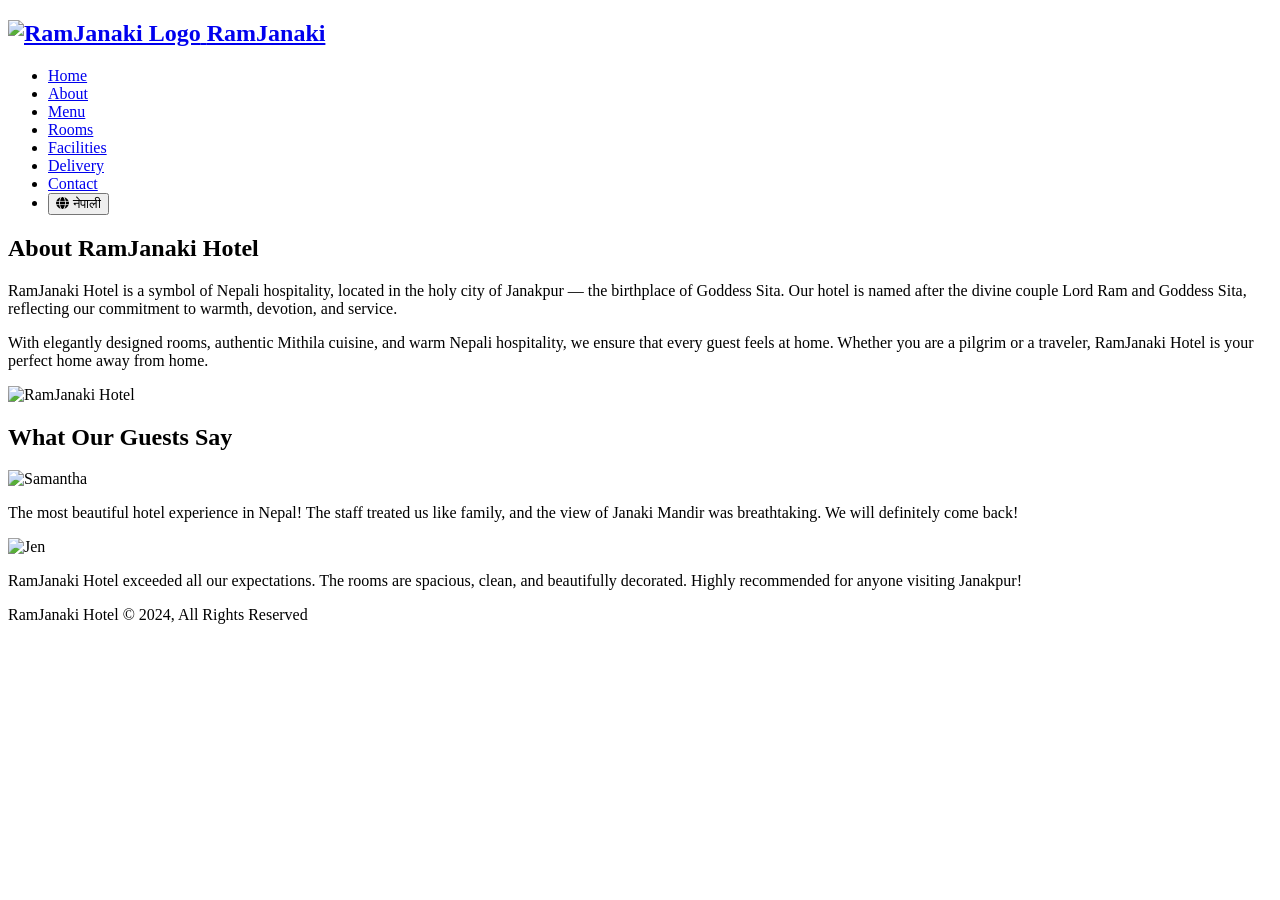
==== about.html @ 249f5224 "Create about.html" ====
<!DOCTYPE html>
<html lang="en">
<head>
  <meta charset="UTF-8">
  <meta name="viewport" content="width=device-width, initial-scale=1.0">
  <meta name="description" content="About RamJanaki Hotel - The most extraordinary hotel in Janakpur, Nepal">
  <meta name="keywords" content="hotel,janakpur hotel,nepal hotel,ramjanaki hotel">
  <link rel="icon" type="image/svg+xml" href="img/logo.svg">
  <link rel="stylesheet" href="https://use.fontawesome.com/releases/v5.6.1/css/all.css" integrity="sha384-gfdkjb5BdAXd+lj+gudLWI+BXq4IuLW5IT+brZEZsLFm++aCMlF1V92rMkPaX4PP" crossorigin="anonymous">
  <link rel="stylesheet" href="css/style.css">
  <title>RamJanaki Hotel | About</title>
</head>
<body>
  <header>
    <nav id="navbar">
      <div class="container">
        <h1 class="logo">
          <a href="index.html">
            <img src="img/logo.svg" alt="RamJanaki Logo" class="logo-img">
            <span>RamJanaki</span>
          </a>
        </h1>
        <ul>
          <li><a href="index.html" data-en="Home" data-np="गृहपृष्ठ">Home</a></li>
          <li><a class="current" href="about.html" data-en="About" data-np="हाम्रोबारे">About</a></li>
          <li><a href="menu.html" data-en="Menu" data-np="मेनु">Menu</a></li>
          <li><a href="rooms.html" data-en="Rooms" data-np="कोठा">Rooms</a></li>
          <li><a href="facilities.html" data-en="Facilities" data-np="सुविधा">Facilities</a></li>
          <li><a href="delivery.html" data-en="Delivery" data-np="डेलिभरी">Delivery</a></li>
          <li><a href="contact.html" data-en="Contact" data-np="सम्पर्क">Contact</a></li>
          <li><button class="lang-btn" onclick="toggleLanguage()"><i class="fas fa-globe"></i> <span id="lang-label">नेपाली</span></button></li>
        </ul>
      </div>
    </nav>
  </header>

  <section id="about-info" class="bg-light py-3">
    <div class="container">
      <div class="info-left">
        <h1 class="l-heading"><span class="text-primary" data-en="About" data-np="बारेमा">About</span> <span data-en="RamJanaki Hotel" data-np="रामजानकी होटल">RamJanaki Hotel</span></h1>
        <p data-en="RamJanaki Hotel is a symbol of Nepali hospitality, located in the holy city of Janakpur — the birthplace of Goddess Sita. Our hotel is named after the divine couple Lord Ram and Goddess Sita, reflecting our commitment to warmth, devotion, and service." data-np="रामजानकी होटल नेपाली आतिथ्यताको प्रतीक हो, जो पवित्र शहर जनकपुरमा अवस्थित छ — देवी सीताको जन्मस्थल।">RamJanaki Hotel is a symbol of Nepali hospitality, located in the holy city of Janakpur — the birthplace of Goddess Sita. Our hotel is named after the divine couple Lord Ram and Goddess Sita, reflecting our commitment to warmth, devotion, and service.</p>
        <p data-en="With elegantly designed rooms, authentic Mithila cuisine, and warm Nepali hospitality, we ensure that every guest feels at home. Whether you are a pilgrim or a traveler, RamJanaki Hotel is your perfect home away from home." data-np="सुरुचिपूर्ण कोठा, प्रामाणिक मैथिली व्यञ्जन, र न्यानो नेपाली आतिथ्यताका साथ, हामी सुनिश्चित गर्छौं कि प्रत्येक पाहुना घरमै महसुस गर्छ।">With elegantly designed rooms, authentic Mithila cuisine, and warm Nepali hospitality, we ensure that every guest feels at home. Whether you are a pilgrim or a traveler, RamJanaki Hotel is your perfect home away from home.</p>
      </div>
      <div class="info-right">
        <img src="img/photo-2.jpg" alt="RamJanaki Hotel">
      </div>
    </div>
  </section>

  <div class="clr"></div>

  <section id="testimonials" class="py-3">
    <div class="container">
      <h2 class="l-heading" data-en="What Our Guests Say" data-np="हाम्रा पाहुनाहरू के भन्छन्">What Our Guests Say</h2>
      <div class="testimonial bg-primary">
        <img src="img/person-1.jpg" alt="Samantha">
        <p data-en="The most beautiful hotel experience in Nepal! The staff treated us like family, and the view of Janaki Mandir was breathtaking. We will definitely come back!" data-np="नेपालमा सबैभन्दा सुन्दर होटल अनुभव! कर्मचारीहरूले हामीलाई परिवार जस्तै व्यवहार गरे। हामी निश्चित रूपमा फेरि आउनेछौं!">The most beautiful hotel experience in Nepal! The staff treated us like family, and the view of Janaki Mandir was breathtaking. We will definitely come back!</p>
      </div>
      <div class="testimonial bg-primary">
        <img src="img/person-2.jpg" alt="Jen">
        <p data-en="RamJanaki Hotel exceeded all our expectations. The rooms are spacious, clean, and beautifully decorated. Highly recommended for anyone visiting Janakpur!" data-np="रामजानकी होटलले हाम्रा सबै अपेक्षाहरू पार गर्‍यो। जनकपुर भ्रमण गर्ने जो कोहीको लागि अत्यधिक सिफारिस गरिन्छ!">RamJanaki Hotel exceeded all our expectations. The rooms are spacious, clean, and beautifully decorated. Highly recommended for anyone visiting Janakpur!</p>
      </div>
    </div>
  </section>

  <footer id="main-footer">
    <p data-en="RamJanaki Hotel © 2024, All Rights Reserved" data-np="रामजानकी होटल © २०२४, सर्वाधिकार सुरक्षित">RamJanaki Hotel &copy; 2024, All Rights Reserved</p>
  </footer>

  <script src="js/language.js"></script>
</body>
</html>
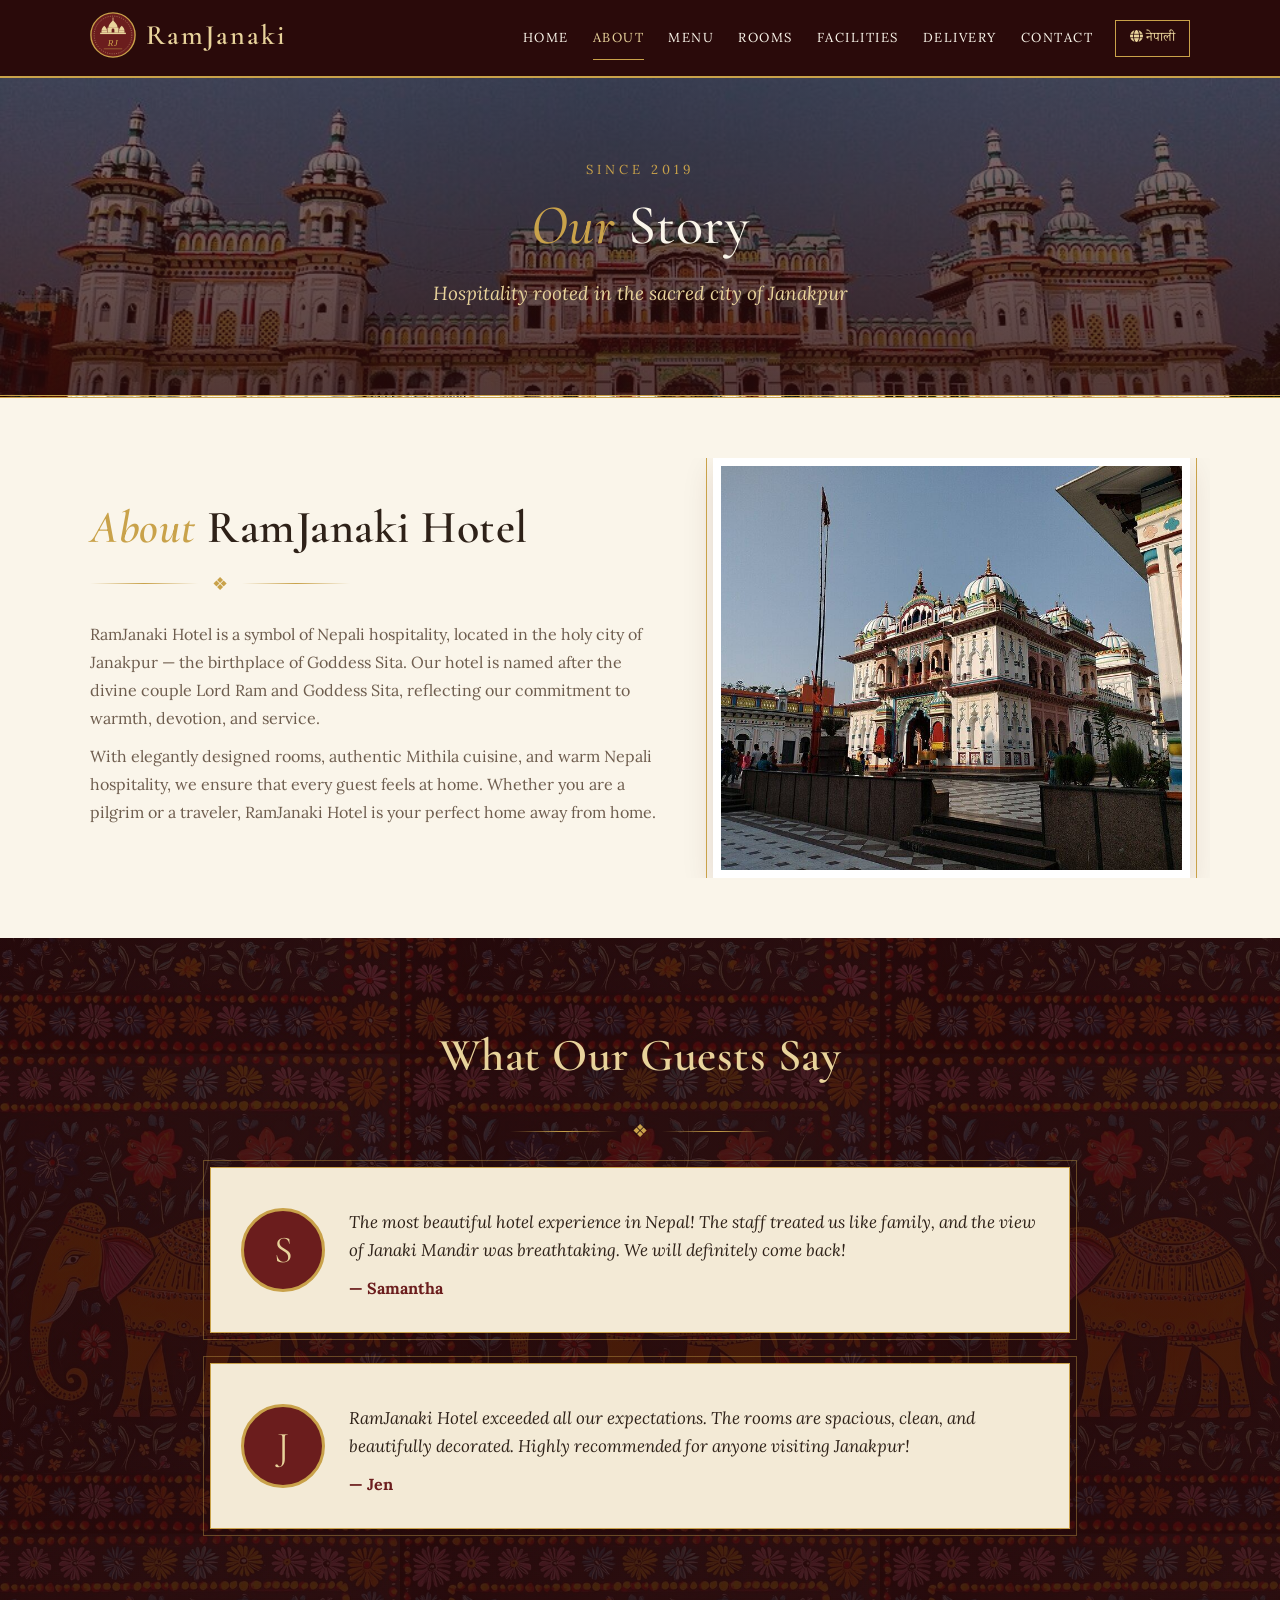
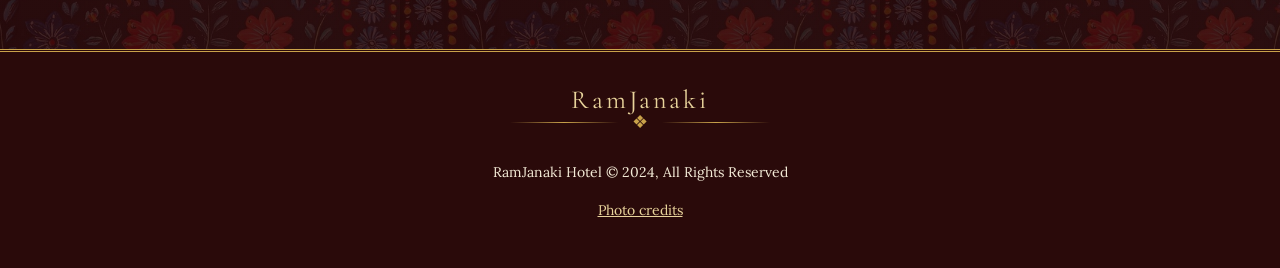
==== commit b6a7ec04: "Enhance RamJanaki Hotel website with classic design and food images (6ac7faf21f35ac4d548ad9d5)" ====
--- a/about.html
+++ b/about.html
@@ -7,6 +7,9 @@
   <meta name="keywords" content="hotel,janakpur hotel,nepal hotel,ramjanaki hotel">
   <link rel="icon" type="image/svg+xml" href="img/logo.svg">
   <link rel="stylesheet" href="https://use.fontawesome.com/releases/v5.6.1/css/all.css" integrity="sha384-gfdkjb5BdAXd+lj+gudLWI+BXq4IuLW5IT+brZEZsLFm++aCMlF1V92rMkPaX4PP" crossorigin="anonymous">
+  <link rel="preconnect" href="https://fonts.googleapis.com">
+  <link rel="preconnect" href="https://fonts.gstatic.com" crossorigin>
+  <link rel="stylesheet" href="https://fonts.googleapis.com/css2?family=Cormorant+Garamond:ital,wght@0,500;0,600;1,500&family=Lora:ital,wght@0,400;0,600;1,400&family=Noto+Serif+Devanagari:wght@400;600&display=swap">
   <link rel="stylesheet" href="css/style.css">
   <title>RamJanaki Hotel | About</title>
 </head>
@@ -34,15 +37,24 @@
     </nav>
   </header>
 
+  <div class="page-banner banner-about">
+    <div>
+      <span class="eyebrow" data-en="Since 2019" data-np="२०१९ देखि">Since 2019</span>
+      <h1><span class="text-primary" data-en="Our" data-np="हाम्रो">Our</span> <span data-en="Story" data-np="कथा">Story</span></h1>
+      <p data-en="Hospitality rooted in the sacred city of Janakpur" data-np="पवित्र जनकपुर शहरमा जरा गाडेको आतिथ्य">Hospitality rooted in the sacred city of Janakpur</p>
+    </div>
+  </div>
+
   <section id="about-info" class="bg-light py-3">
     <div class="container">
       <div class="info-left">
         <h1 class="l-heading"><span class="text-primary" data-en="About" data-np="बारेमा">About</span> <span data-en="RamJanaki Hotel" data-np="रामजानकी होटल">RamJanaki Hotel</span></h1>
+        <div class="ornament" style="margin-left:0">❖</div>
         <p data-en="RamJanaki Hotel is a symbol of Nepali hospitality, located in the holy city of Janakpur — the birthplace of Goddess Sita. Our hotel is named after the divine couple Lord Ram and Goddess Sita, reflecting our commitment to warmth, devotion, and service." data-np="रामजानकी होटल नेपाली आतिथ्यताको प्रतीक हो, जो पवित्र शहर जनकपुरमा अवस्थित छ — देवी सीताको जन्मस्थल।">RamJanaki Hotel is a symbol of Nepali hospitality, located in the holy city of Janakpur — the birthplace of Goddess Sita. Our hotel is named after the divine couple Lord Ram and Goddess Sita, reflecting our commitment to warmth, devotion, and service.</p>
         <p data-en="With elegantly designed rooms, authentic Mithila cuisine, and warm Nepali hospitality, we ensure that every guest feels at home. Whether you are a pilgrim or a traveler, RamJanaki Hotel is your perfect home away from home." data-np="सुरुचिपूर्ण कोठा, प्रामाणिक मैथिली व्यञ्जन, र न्यानो नेपाली आतिथ्यताका साथ, हामी सुनिश्चित गर्छौं कि प्रत्येक पाहुना घरमै महसुस गर्छ।">With elegantly designed rooms, authentic Mithila cuisine, and warm Nepali hospitality, we ensure that every guest feels at home. Whether you are a pilgrim or a traveler, RamJanaki Hotel is your perfect home away from home.</p>
       </div>
       <div class="info-right">
-        <img src="img/photo-2.jpg" alt="RamJanaki Hotel">
+        <img src="img/temple.jpg" alt="Janaki Mandir, Janakpur">
       </div>
     </div>
   </section>
@@ -52,19 +64,29 @@
   <section id="testimonials" class="py-3">
     <div class="container">
       <h2 class="l-heading" data-en="What Our Guests Say" data-np="हाम्रा पाहुनाहरू के भन्छन्">What Our Guests Say</h2>
+      <div class="ornament">❖</div>
       <div class="testimonial bg-primary">
-        <img src="img/person-1.jpg" alt="Samantha">
-        <p data-en="The most beautiful hotel experience in Nepal! The staff treated us like family, and the view of Janaki Mandir was breathtaking. We will definitely come back!" data-np="नेपालमा सबैभन्दा सुन्दर होटल अनुभव! कर्मचारीहरूले हामीलाई परिवार जस्तै व्यवहार गरे। हामी निश्चित रूपमा फेरि आउनेछौं!">The most beautiful hotel experience in Nepal! The staff treated us like family, and the view of Janaki Mandir was breathtaking. We will definitely come back!</p>
+        <div class="monogram" aria-hidden="true">S</div>
+        <div>
+          <p data-en="The most beautiful hotel experience in Nepal! The staff treated us like family, and the view of Janaki Mandir was breathtaking. We will definitely come back!" data-np="नेपालमा सबैभन्दा सुन्दर होटल अनुभव! कर्मचारीहरूले हामीलाई परिवार जस्तै व्यवहार गरे। हामी निश्चित रूपमा फेरि आउनेछौं!">The most beautiful hotel experience in Nepal! The staff treated us like family, and the view of Janaki Mandir was breathtaking. We will definitely come back!</p>
+          <cite>— Samantha</cite>
+        </div>
       </div>
       <div class="testimonial bg-primary">
-        <img src="img/person-2.jpg" alt="Jen">
-        <p data-en="RamJanaki Hotel exceeded all our expectations. The rooms are spacious, clean, and beautifully decorated. Highly recommended for anyone visiting Janakpur!" data-np="रामजानकी होटलले हाम्रा सबै अपेक्षाहरू पार गर्‍यो। जनकपुर भ्रमण गर्ने जो कोहीको लागि अत्यधिक सिफारिस गरिन्छ!">RamJanaki Hotel exceeded all our expectations. The rooms are spacious, clean, and beautifully decorated. Highly recommended for anyone visiting Janakpur!</p>
+        <div class="monogram" aria-hidden="true">J</div>
+        <div>
+          <p data-en="RamJanaki Hotel exceeded all our expectations. The rooms are spacious, clean, and beautifully decorated. Highly recommended for anyone visiting Janakpur!" data-np="रामजानकी होटलले हाम्रा सबै अपेक्षाहरू पार गर्‍यो। जनकपुर भ्रमण गर्ने जो कोहीको लागि अत्यधिक सिफारिस गरिन्छ!">RamJanaki Hotel exceeded all our expectations. The rooms are spacious, clean, and beautifully decorated. Highly recommended for anyone visiting Janakpur!</p>
+          <cite>— Jen</cite>
+        </div>
       </div>
     </div>
   </section>
 
   <footer id="main-footer">
+    <p class="footer-brand">RamJanaki</p>
+    <div class="ornament">❖</div>
     <p data-en="RamJanaki Hotel © 2024, All Rights Reserved" data-np="रामजानकी होटल © २०२४, सर्वाधिकार सुरक्षित">RamJanaki Hotel &copy; 2024, All Rights Reserved</p>
+    <p><a href="credits.html" data-en="Photo credits" data-np="फोटो श्रेय">Photo credits</a></p>
   </footer>
 
   <script src="js/language.js"></script>
--- a/css/style.css
+++ b/css/style.css
@@ -0,0 +1,451 @@
+/* ==========================================================
+   RamJanaki Hotel — Classic theme
+   Maroon, antique gold and cream with serif typography
+   ========================================================== */
+
+:root {
+  --maroon: #6b1d1d;
+  --maroon-dark: #3e1010;
+  --maroon-deep: #2a0a0a;
+  --gold: #c9a24a;
+  --gold-light: #e8d39b;
+  --cream: #faf5ea;
+  --parchment: #f3ead6;
+  --ink: #2e2118;
+  --muted: #6e5d4e;
+  --line: #e2d4b4;
+  --serif-display: 'Cormorant Garamond', 'Noto Serif Devanagari', Georgia, serif;
+  --serif-body: 'Lora', 'Noto Serif Devanagari', Georgia, 'Times New Roman', serif;
+  --shadow: 0 10px 30px rgba(62, 16, 16, 0.12);
+}
+
+/* Reset */
+* { margin: 0; padding: 0; box-sizing: border-box; }
+
+/* Main */
+html, body {
+  font-family: var(--serif-body);
+  line-height: 1.75em;
+  color: var(--ink);
+  background: var(--cream);
+}
+img { max-width: 100%; display: block; }
+a { color: var(--maroon); text-decoration: none; }
+h1, h2, h3 {
+  font-family: var(--serif-display);
+  font-weight: 600;
+  line-height: 1.2em;
+  padding-bottom: 20px;
+  letter-spacing: 0.5px;
+}
+h2 { font-size: 34px; }
+h3 { font-size: 24px; }
+p { margin: 10px 0; }
+
+/* Utility */
+.container { margin: auto; max-width: 1140px; overflow: auto; padding: 0 20px; }
+.text-primary { color: var(--gold); font-style: italic; }
+.text-center { text-align: center; }
+.lead { font-size: 21px; font-style: italic; }
+.clr { clear: both; }
+.l-heading { font-size: 46px; }
+.btn {
+  display: inline-block; font-family: var(--serif-body);
+  font-size: 14px; letter-spacing: 2px; text-transform: uppercase;
+  color: var(--cream); background: var(--maroon);
+  padding: 13px 30px; border: 1px solid var(--gold); cursor: pointer;
+  border-radius: 0; transition: all 0.3s ease;
+  box-shadow: inset 0 0 0 3px var(--maroon), inset 0 0 0 4px rgba(201, 162, 74, 0.6);
+}
+.btn:hover { background: var(--gold); color: var(--maroon-deep); box-shadow: inset 0 0 0 3px var(--gold), inset 0 0 0 4px var(--maroon); }
+.btn-light { background: transparent; color: var(--gold-light); border-color: var(--gold-light); box-shadow: none; }
+.btn-light:hover { background: var(--gold-light); color: var(--maroon-deep); box-shadow: none; }
+.bg-dark { background: var(--maroon-dark); color: var(--cream); }
+.bg-light { background: var(--cream); color: var(--ink); }
+.bg-primary { background: var(--parchment); color: var(--ink); }
+.py-1 { padding: 10px 0; }
+.py-2 { padding: 20px 0; }
+.py-3 { padding: 60px 0; }
+
+/* Ornamental divider: ——— ❖ ——— */
+.ornament {
+  display: flex; align-items: center; justify-content: center; gap: 14px;
+  color: var(--gold); margin: -6px auto 22px; max-width: 260px; font-size: 18px;
+}
+.ornament::before, .ornament::after {
+  content: ""; flex: 1; height: 1px;
+  background: linear-gradient(to right, transparent, var(--gold), transparent);
+}
+.eyebrow {
+  display: block; font-family: var(--serif-body); font-size: 13px;
+  letter-spacing: 4px; text-transform: uppercase; color: var(--gold);
+  padding-bottom: 8px;
+}
+.section-sub { color: var(--muted); font-style: italic; max-width: 640px; margin: 0 auto 10px; }
+
+/* Navbar */
+#navbar {
+  background: var(--maroon-deep); color: var(--cream); overflow: auto;
+  border-bottom: 2px solid var(--gold);
+  position: sticky; top: 0; z-index: 50;
+}
+#navbar a { color: var(--cream); }
+#navbar h1 { float: left; padding: 12px 0; }
+#navbar .logo a { display: flex; align-items: center; gap: 10px; }
+.logo-img { width: 46px; height: 46px; transition: transform 0.4s ease; }
+.logo-img:hover { transform: rotate(15deg); }
+#navbar .logo span {
+  font-family: var(--serif-display); font-size: 28px; font-weight: 600;
+  letter-spacing: 2px; color: var(--gold-light);
+}
+#navbar ul { list-style: none; float: right; display: flex; align-items: center; flex-wrap: wrap; }
+#navbar ul li { display: inline-block; }
+#navbar ul li a {
+  display: block; padding: 24px 12px; text-align: center;
+  font-size: 13px; letter-spacing: 1.5px; text-transform: uppercase;
+  transition: color 0.3s ease; position: relative;
+}
+#navbar ul li a::after {
+  content: ""; position: absolute; left: 50%; right: 50%; bottom: 16px;
+  height: 1px; background: var(--gold); transition: all 0.3s ease;
+}
+#navbar ul li a:hover, #navbar ul li a.current { color: var(--gold-light); }
+#navbar ul li a:hover::after, #navbar ul li a.current::after { left: 12px; right: 12px; }
+
+/* Lang Button */
+.lang-btn {
+  background: transparent; color: var(--gold-light); border: 1px solid var(--gold);
+  padding: 7px 14px; border-radius: 0; cursor: pointer; font-family: var(--serif-body);
+  margin-left: 10px; transition: all 0.3s ease; font-size: 13px;
+}
+.lang-btn:hover { background: var(--gold); color: var(--maroon-deep); }
+
+/* Showcase */
+#showcase {
+  background:
+    linear-gradient(rgba(42, 10, 10, 0.55), rgba(42, 10, 10, 0.75)),
+    url('../img/showcase.jpg') no-repeat center center/cover;
+  min-height: 640px; display: flex; align-items: center;
+}
+#showcase .container { width: 100%; }
+#showcase .showcase-content {
+  color: var(--cream); text-align: center; padding: 80px 20px;
+  max-width: 820px; margin: auto;
+  border: 1px solid rgba(232, 211, 155, 0.5); outline: 1px solid rgba(232, 211, 155, 0.25);
+  outline-offset: 8px; background: rgba(42, 10, 10, 0.25);
+}
+#showcase .showcase-content h1 { font-size: 72px; font-weight: 500; }
+#showcase .showcase-content p { padding-bottom: 24px; max-width: 620px; margin: 10px auto; }
+#showcase .ornament { color: var(--gold-light); }
+
+/* Page banner (inner pages) */
+.page-banner {
+  position: relative; min-height: 320px; display: flex; align-items: center; justify-content: center;
+  text-align: center; color: var(--cream);
+  background-size: cover; background-position: center;
+  border-bottom: 3px double var(--gold);
+}
+.page-banner::before {
+  content: ""; position: absolute; inset: 0;
+  background: linear-gradient(rgba(42, 10, 10, 0.55), rgba(42, 10, 10, 0.8));
+}
+.page-banner > * { position: relative; }
+.page-banner h1 { font-size: 56px; font-weight: 500; padding-bottom: 10px; }
+.page-banner p { font-style: italic; color: var(--gold-light); font-size: 19px; }
+.banner-menu { background-image: url('../img/restaurant.jpg'); }
+.banner-rooms { background-image: url('../img/rooms/executive.jpg'); }
+.banner-facilities { background-image: url('../img/lobby.jpg'); }
+.banner-delivery { background-image: url('../img/menu/khaja-set.jpg'); }
+.banner-about { background-image: url('../img/temple-wide.jpg'); }
+.banner-contact { background-image: url('../img/temple.jpg'); }
+.banner-payment { background-image: url('../img/rooms/deluxe.jpg'); }
+
+/* Home Info */
+#home-info { min-height: 460px; display: flex; }
+#home-info .info-img {
+  width: 50%;
+  background: url('../img/lobby.jpg') no-repeat center center/cover;
+  min-height: 460px; border-right: 3px solid var(--gold);
+}
+#home-info .info-content {
+  width: 50%; text-align: center; padding: 70px 50px;
+  display: flex; flex-direction: column; justify-content: center; align-items: center;
+}
+#home-info .info-content p { padding-bottom: 24px; color: var(--parchment); }
+
+/* Features */
+#features { display: flex; }
+.box { flex: 1; padding: 60px 40px; text-align: center; }
+.box i { margin-bottom: 18px; color: var(--gold); }
+.box h3 { padding-bottom: 10px; }
+#features .bg-primary { background: var(--maroon); color: var(--cream); }
+#features .bg-primary i { color: var(--gold-light); }
+#features .bg-light { background: var(--parchment); }
+
+/* Signature dishes (home) */
+#signature { padding: 80px 0; background: var(--cream); }
+.dish-row {
+  display: grid; grid-template-columns: repeat(3, 1fr); gap: 30px; margin: 30px 0 40px;
+}
+.dish-card { text-align: center; }
+.dish-card .frame { padding: 8px; border: 1px solid var(--gold); background: #fff; box-shadow: var(--shadow); }
+.dish-card img { width: 100%; height: 260px; object-fit: cover; }
+.dish-card h3 { padding: 18px 0 4px; font-size: 26px; }
+.dish-card p { color: var(--muted); font-style: italic; margin: 0; }
+
+/* About */
+#about-info .container { display: flex; align-items: center; gap: 50px; }
+#about-info .info-left { flex: 1.2; }
+#about-info .info-right { flex: 1; }
+#about-info .info-right img {
+  width: 100%; height: 420px; object-fit: cover;
+  border: 8px solid #fff; outline: 1px solid var(--gold); outline-offset: 6px;
+  box-shadow: var(--shadow);
+}
+#about-info p { color: var(--muted); }
+
+/* Testimonials */
+#testimonials {
+  background:
+    linear-gradient(rgba(42, 10, 10, 0.85), rgba(42, 10, 10, 0.88)),
+    url('../img/mithila.jpg') repeat center center/480px;
+  padding: 90px 0;
+}
+#testimonials h2 { color: var(--gold-light); text-align: center; padding-bottom: 40px; }
+#testimonials .testimonial {
+  display: flex; gap: 24px; align-items: center;
+  padding: 30px; margin: 0 auto 30px; max-width: 860px;
+  border: 1px solid var(--gold); outline: 1px solid rgba(201, 162, 74, 0.4); outline-offset: 6px;
+}
+#testimonials .testimonial p { font-style: italic; font-size: 17px; }
+#testimonials .testimonial cite { display: block; font-style: normal; color: var(--maroon); font-weight: bold; margin-top: 6px; }
+.monogram {
+  flex: 0 0 84px; height: 84px; border-radius: 50%;
+  display: flex; align-items: center; justify-content: center;
+  background: var(--maroon); color: var(--gold-light);
+  font-family: var(--serif-display); font-size: 38px;
+  border: 3px solid var(--gold);
+}
+
+/* Contact Form */
+#contact-form .container { max-width: 760px; }
+#contact-form form { background: #fff; padding: 40px; border: 1px solid var(--line); box-shadow: var(--shadow); }
+#contact-form .form-group, .delivery-form-box .form-group { margin-bottom: 20px; }
+#contact-form label, .delivery-form-box label {
+  display: block; margin-bottom: 6px; font-weight: 600; font-size: 14px;
+  letter-spacing: 1px; text-transform: uppercase; color: var(--maroon);
+}
+#contact-form input, #contact-form textarea,
+.delivery-form-box input, .delivery-form-box textarea {
+  width: 100%; padding: 12px; border: 1px solid var(--line);
+  border-radius: 0; font-family: inherit; font-size: 15px; background: var(--cream);
+}
+#contact-form textarea { height: 180px; }
+#contact-form input:focus, #contact-form textarea:focus,
+.delivery-form-box input:focus, .delivery-form-box textarea:focus,
+.delivery-form-box select:focus {
+  outline: none; border-color: var(--gold);
+  box-shadow: 0 0 0 3px rgba(201, 162, 74, 0.25);
+}
+.delivery-form-box select {
+  width: 100%; padding: 12px; border: 1px solid var(--line);
+  border-radius: 0; font-family: inherit; font-size: 15px; background: var(--cream);
+}
+
+/* Contact Info */
+#contact-info .container { display: flex; }
+#contact-info .box { color: var(--cream); }
+#contact-info .box i { color: var(--gold); }
+
+/* ---- MENU ---- */
+.menu-filter { text-align: center; margin: 30px 0 40px; }
+.filter-btn {
+  background: transparent; border: 1px solid var(--gold); color: var(--maroon);
+  padding: 8px 20px; margin: 5px; border-radius: 0; font-family: var(--serif-body);
+  cursor: pointer; font-size: 14px; letter-spacing: 1px; transition: all 0.3s ease;
+}
+.filter-btn:hover, .filter-btn.active { background: var(--maroon); color: var(--gold-light); border-color: var(--maroon); }
+.menu-grid {
+  display: grid; grid-template-columns: repeat(auto-fill, minmax(300px, 1fr));
+  gap: 30px; padding: 10px 0;
+}
+.menu-item {
+  background: #fff; text-align: center; border: 1px solid var(--line);
+  box-shadow: var(--shadow); transition: transform 0.3s ease, box-shadow 0.3s ease;
+  overflow: hidden;
+}
+.menu-item:hover { transform: translateY(-6px); box-shadow: 0 16px 36px rgba(62, 16, 16, 0.18); }
+.menu-img { position: relative; height: 220px; overflow: hidden; border-bottom: 3px solid var(--gold); }
+.menu-img img { width: 100%; height: 100%; object-fit: cover; transition: transform 0.6s ease; }
+.menu-item:hover .menu-img img { transform: scale(1.06); }
+.menu-body { padding: 22px 24px 26px; }
+.menu-item h3 { padding-bottom: 6px; font-size: 26px; color: var(--maroon); }
+.menu-item p { font-size: 15px; color: var(--muted); font-style: italic; min-height: 50px; }
+.menu-item .price {
+  display: inline-block; color: var(--maroon-dark); font-weight: bold;
+  padding: 4px 18px; margin-top: 8px; letter-spacing: 1px;
+  border-top: 1px solid var(--gold); border-bottom: 1px solid var(--gold);
+}
+.menu-cta { text-align: center; margin-top: 50px; }
+
+/* ---- FACILITIES ---- */
+.facility-highlights {
+  display: grid; grid-template-columns: repeat(3, 1fr); gap: 30px; margin: 20px 0 50px;
+}
+.highlight { position: relative; height: 260px; overflow: hidden; border: 1px solid var(--gold); }
+.highlight img { width: 100%; height: 100%; object-fit: cover; transition: transform 0.6s ease; }
+.highlight:hover img { transform: scale(1.06); }
+.highlight span {
+  position: absolute; left: 0; right: 0; bottom: 0; padding: 40px 20px 16px;
+  font-family: var(--serif-display); font-size: 26px; color: var(--cream); text-align: center;
+  background: linear-gradient(transparent, rgba(42, 10, 10, 0.9));
+}
+.facilities-grid {
+  display: grid; grid-template-columns: repeat(auto-fill, minmax(250px, 1fr));
+  gap: 25px; padding: 30px 0;
+}
+.facility-card {
+  background: #fff; padding: 34px 22px; text-align: center;
+  border: 1px solid var(--line); box-shadow: var(--shadow);
+  transition: transform 0.3s ease, border-color 0.3s ease;
+}
+.facility-card:hover { transform: translateY(-5px); border-color: var(--gold); }
+.facility-card i { color: var(--gold); margin-bottom: 15px; }
+.facility-card h3 { padding-bottom: 8px; font-size: 22px; color: var(--maroon); }
+.facility-card p { font-size: 14px; color: var(--muted); font-style: italic; }
+
+/* ---- ROOMS ---- */
+.rooms-grid {
+  display: grid; grid-template-columns: repeat(auto-fill, minmax(320px, 1fr));
+  gap: 34px; padding: 30px 0;
+}
+.room-card {
+  background: #fff; overflow: hidden; border: 1px solid var(--line);
+  box-shadow: var(--shadow); transition: transform 0.3s ease;
+}
+.room-card:hover { transform: translateY(-6px); }
+.room-img { height: 240px; background-size: cover; background-position: center; border-bottom: 3px solid var(--gold); }
+.room-img-standard { background-image: url('../img/rooms/standard.jpg'); }
+.room-img-deluxe { background-image: url('../img/rooms/deluxe.jpg'); }
+.room-img-family { background-image: url('../img/rooms/family.jpg'); }
+.room-img-executive { background-image: url('../img/rooms/executive.jpg'); }
+.room-info { padding: 26px; }
+.room-info h3 { padding-bottom: 6px; font-size: 28px; color: var(--maroon); }
+.room-price { color: var(--gold); font-size: 20px; font-weight: bold; margin-bottom: 15px; }
+.room-price span { color: var(--muted); font-weight: normal; font-size: 15px; font-style: italic; }
+.room-info ul { list-style: none; margin-bottom: 22px; border-top: 1px solid var(--line); padding-top: 10px; }
+.room-info ul li { padding: 5px 0; color: var(--muted); font-size: 15px; }
+.room-info ul li:before { content: "❖"; color: var(--gold); margin-right: 10px; font-size: 12px; }
+
+/* ---- DELIVERY ---- */
+.delivery-wrapper {
+  display: grid; grid-template-columns: 1fr 1fr; gap: 30px; margin-top: 30px;
+}
+.delivery-form-box, .delivery-info-box {
+  background: #fff; padding: 34px; border: 1px solid var(--line); box-shadow: var(--shadow);
+}
+.delivery-form-box h2, .delivery-info-box h2 { color: var(--maroon); }
+.delivery-photo { margin: -34px -34px 24px; height: 220px; border-bottom: 3px solid var(--gold); }
+.delivery-photo img { width: 100%; height: 100%; object-fit: cover; }
+.delivery-info-list { list-style: none; }
+.delivery-info-list li {
+  padding: 12px 0; border-bottom: 1px solid var(--line);
+  display: flex; align-items: center; gap: 12px;
+}
+.delivery-info-list li i { color: var(--gold); font-size: 20px; width: 25px; }
+.order-message { margin-top: 20px; padding: 15px; }
+.order-message.success {
+  background: #f1f6e8; color: #3d5a1e; border: 1px solid #c8d9a8;
+}
+
+/* ---- PAYMENT ---- */
+.payment-summary {
+  background: #fff; padding: 24px 34px; border: 1px solid var(--line);
+  margin-bottom: 30px; box-shadow: var(--shadow);
+}
+.payment-summary h2 { color: var(--maroon); }
+.summary-row {
+  display: flex; justify-content: space-between; padding: 8px 0; font-size: 16px;
+}
+.summary-row:last-child {
+  font-weight: bold; border-top: 1px solid var(--line);
+  padding-top: 15px; margin-top: 10px;
+}
+.payment-grid {
+  display: grid; grid-template-columns: repeat(auto-fill, minmax(220px, 1fr));
+  gap: 20px; margin-bottom: 30px;
+}
+.payment-card {
+  background: #fff; padding: 30px 20px; text-align: center;
+  cursor: pointer; border: 1px solid var(--line);
+  transition: all 0.3s ease; box-shadow: var(--shadow);
+}
+.payment-card:hover { border-color: var(--gold); transform: translateY(-5px); }
+.payment-logo {
+  width: 70px; height: 70px; margin: 0 auto 15px; border-radius: 50%;
+  display: flex; align-items: center; justify-content: center; color: #fff;
+}
+.payment-logo i { font-size: 2em; }
+.esewa-logo { background: #60bb46; }
+.khalti-logo { background: #5c2d91; }
+.connectips-logo { background: #1c4587; }
+.cash-logo { background: var(--gold); color: var(--maroon-deep); }
+.payment-card h3 { padding-bottom: 8px; font-size: 22px; }
+.payment-card p { font-size: 13px; color: var(--muted); }
+.payment-demo {
+  background: #fff; padding: 30px; text-align: center;
+  border: 1px solid var(--line); box-shadow: var(--shadow);
+}
+.payment-demo h3 { color: var(--maroon); padding-bottom: 15px; }
+.demo-note {
+  background: var(--parchment); padding: 15px;
+  margin: 20px 0; text-align: left; font-size: 14px; border-left: 4px solid var(--gold);
+}
+.payment-success {
+  background: #fff; padding: 40px; text-align: center;
+  border: 1px solid var(--line); box-shadow: var(--shadow);
+}
+.payment-success i { color: #4f7a28; margin-bottom: 20px; }
+.payment-success h2 { color: #4f7a28; padding-bottom: 15px; }
+
+/* ---- CREDITS ---- */
+.credits-list { list-style: none; max-width: 860px; margin: 20px auto; }
+.credits-list li { padding: 10px 0; border-bottom: 1px solid var(--line); font-size: 15px; color: var(--muted); }
+.credits-list a { text-decoration: underline; }
+
+/* Footer */
+#main-footer {
+  text-align: center; background: var(--maroon-deep); color: var(--parchment);
+  padding: 34px 20px; border-top: 3px double var(--gold); font-size: 14px;
+}
+#main-footer .footer-brand {
+  font-family: var(--serif-display); font-size: 26px; color: var(--gold-light);
+  letter-spacing: 3px; margin: 0;
+}
+#main-footer a { color: var(--gold-light); text-decoration: underline; }
+
+/* Responsive */
+@media (max-width: 900px) {
+  .dish-row, .facility-highlights { grid-template-columns: 1fr; }
+}
+@media (max-width: 768px) {
+  #navbar { position: static; }
+  #navbar h1 { float: none; text-align: center; padding-top: 10px; }
+  #navbar .logo a { justify-content: center; }
+  #navbar ul { float: none; justify-content: center; }
+  #navbar ul li a { padding: 8px 8px; font-size: 11px; }
+  #navbar ul li a::after { bottom: 2px; }
+  .lang-btn { margin: 5px; }
+  #showcase { min-height: 520px; }
+  #showcase .showcase-content { padding: 50px 16px; }
+  #showcase .showcase-content h1 { font-size: 42px; }
+  .page-banner { min-height: 220px; }
+  .page-banner h1, .l-heading { font-size: 36px; }
+  #home-info, #features, #contact-info .container, #about-info .container { flex-direction: column; }
+  #home-info .info-img, #home-info .info-content { width: 100%; }
+  #home-info .info-img { min-height: 260px; border-right: none; border-bottom: 3px solid var(--gold); }
+  #home-info .info-content { padding: 50px 24px; }
+  #testimonials .testimonial { flex-direction: column; text-align: center; }
+  .delivery-wrapper { grid-template-columns: 1fr; }
+  .menu-grid, .facilities-grid, .rooms-grid, .payment-grid { grid-template-columns: 1fr; }
+}
